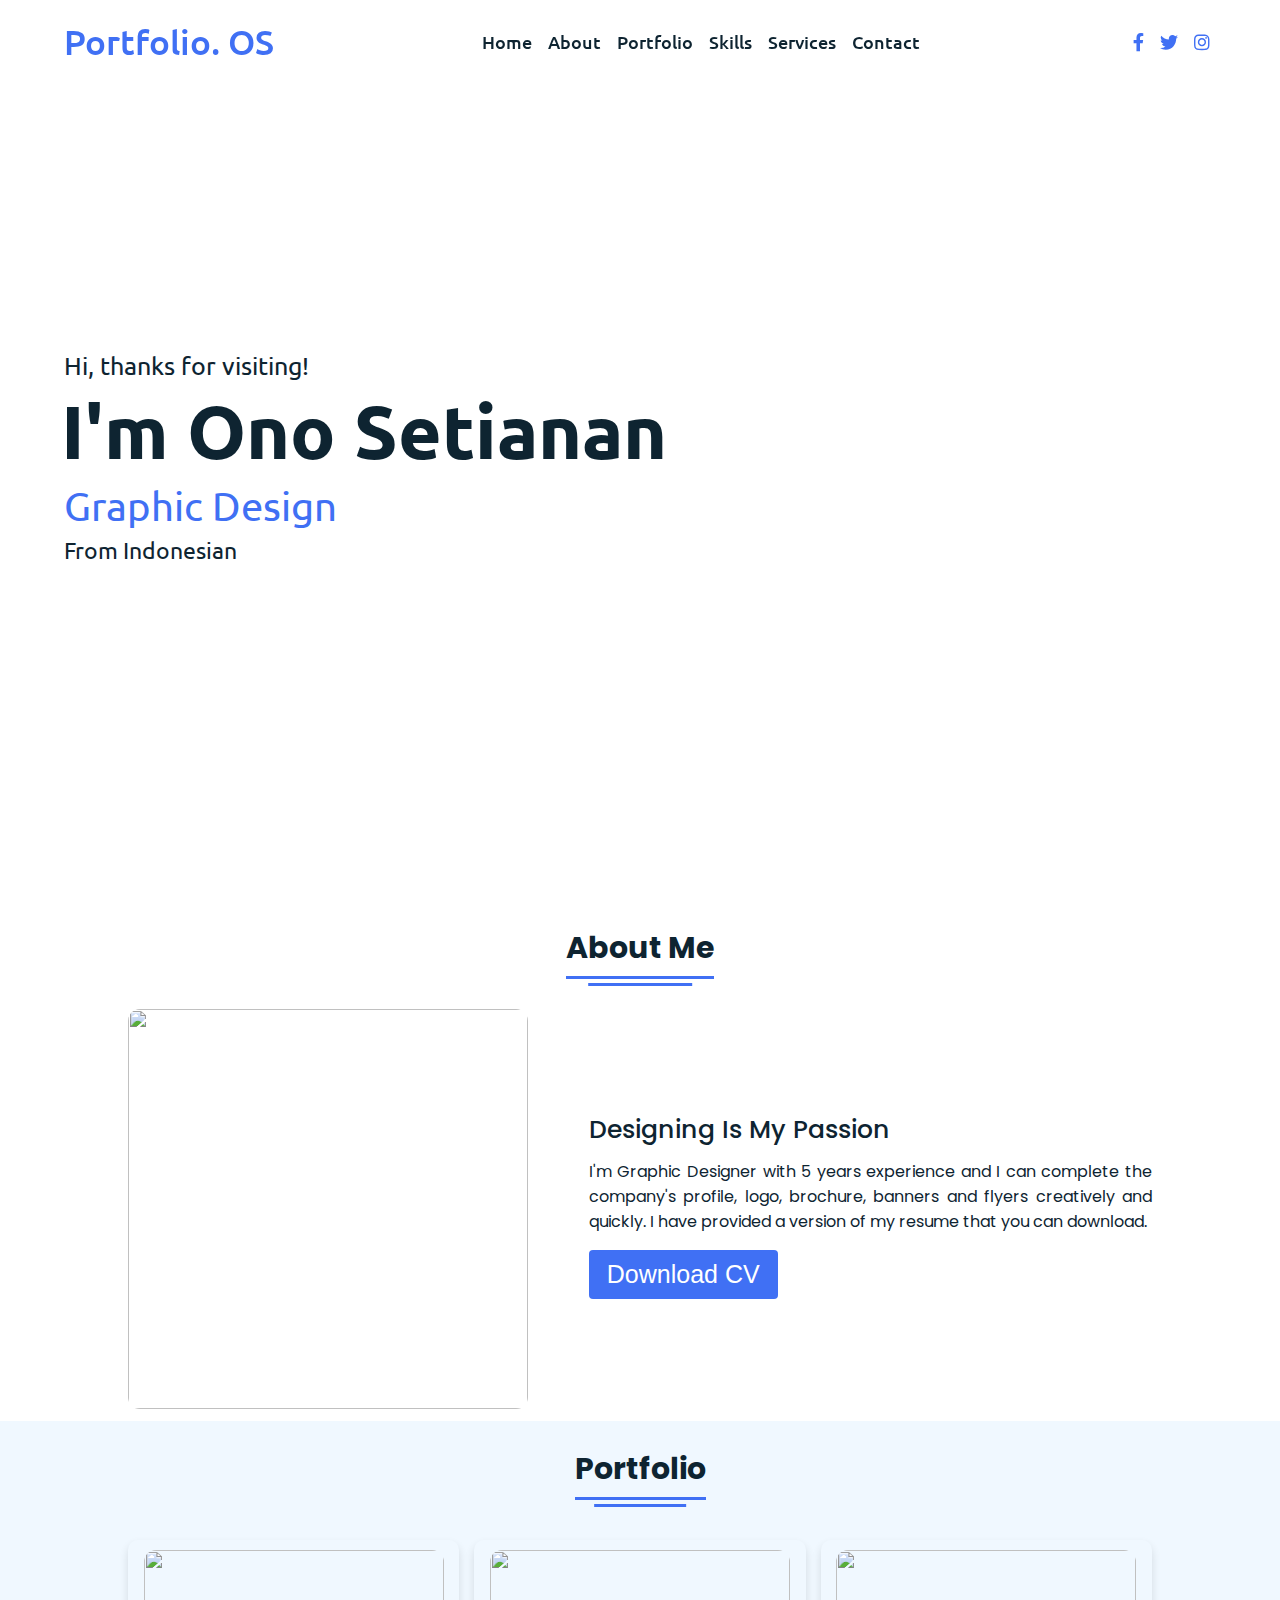
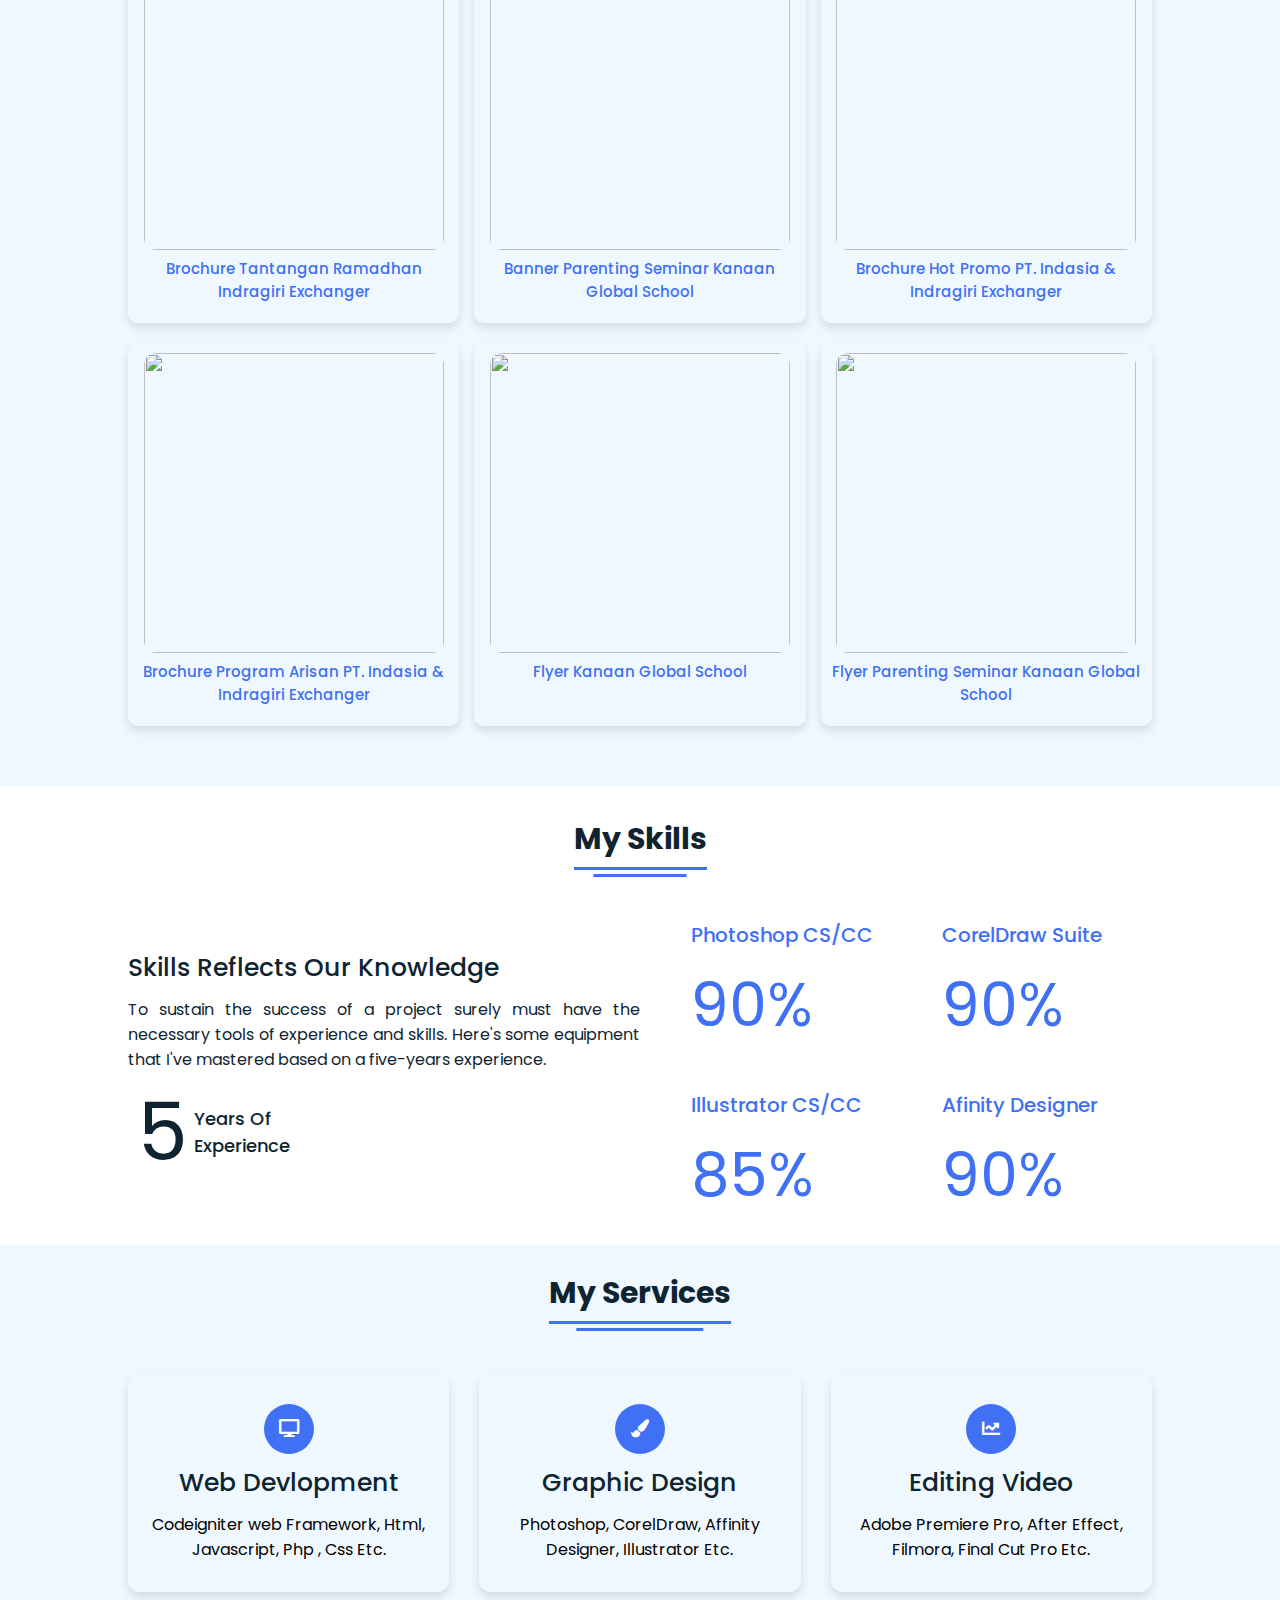
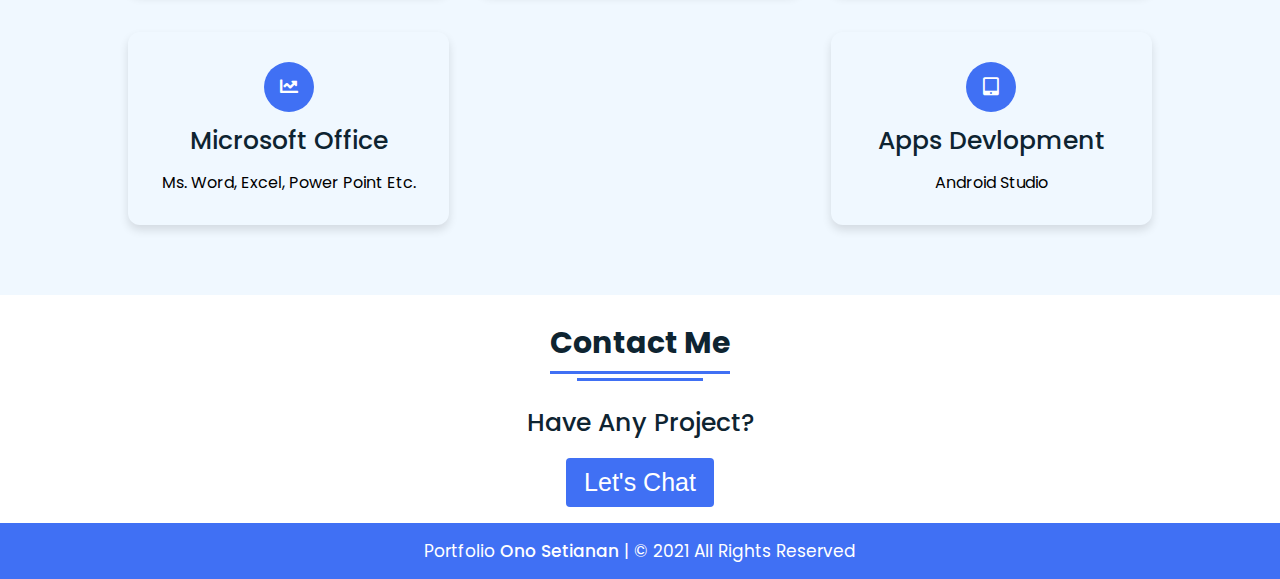
==== index.html @ 56ad9f7a "Add files via upload" ====
<!DOCTYPE html>
<!-- Designined by CodingLab | www.youtube.com/codinglabyt -->
<html lang="en" dir="ltr">
  <head>
    <meta charset="UTF-8">
    <title>My Portfolio</title>
	<link rel="icon" href="demo_icon.gif" type="image/gif" sizes="16x16">
    <link rel="stylesheet" href="style.css">
    <!-- Fontawesome CDN Link -->
    <link rel="stylesheet" href="https://cdnjs.cloudflare.com/ajax/libs/font-awesome/5.15.2/css/all.min.css"/>
     <meta name="viewport" content="width=device-width, initial-scale=1.0">
   </head>
<body>
  <!-- Move to up button -->
  <div class="scroll-button">
    <a href="#home"><i class="fas fa-arrow-up"></i></a>
  </div>
  <!-- navgaition menu -->
  <nav>
    <div class="navbar">
      <div class="logo"><a href="#">Portfolio. OS</a></div>
      <ul class="menu">
          <li><a href="#home">Home</a></li>
          <li><a href="#about">About</a></li>
		  <li><a href="#portfolio">Portfolio</a></li>
          <li><a href="#skills">Skills</a></li>
          <li><a href="#services">Services</a></li>
          <li><a href="#contact">Contact</a></li>
          <div class="cancel-btn">
            <i class="fas fa-times"></i>
          </div>
      </ul>
      <div class="media-icons">
        <a href="https://web.facebook.com/onosetianan?_rdc=1&_rdr"><i class="fab fa-facebook-f"></i></a>
        <a href="https://twitter.com/osetianan"><i class="fab fa-twitter"></i></a>
        <a href="https://instagram.com/ono_setianan"><i class="fab fa-instagram"></i></a>
      </div>
    </div>
    <div class="menu-btn">
      <i class="fas fa-bars"></i>
    </div>
  </nav>

<!-- Home Section Start -->
 <section class="home" id="home">
   <div class="home-content">
     <div class="text">
       <div class="text-one">Hi, thanks for visiting!</div>
       <div class="text-two">I'm Ono Setianan</div>
       <div class="text-three">Graphic Design</div>
       <div class="text-four">From Indonesian</div>
     </div>
   </div>
 </section>

<!-- About Section Start -->
<section class="about" id="about">
  <div class="content">
    <div class="title"><span>About Me</span></div>
  <div class="about-details">
    <div class="left">
      <img src="images/about.jpg" alt="">
    </div>
    <div class="right">
      <div class="topic">Designing Is My Passion</div>
      <p>I'm Graphic Designer with 5 years experience and I can complete the company's profile, logo, brochure, banners and flyers creatively and quickly. I have provided a version of my resume that you can download.  </p>
      <div class="button">
        <a href="files/resume.pdf" download><button>Download CV</button></a>
      </div>
    </div>
  </div>
  </div>
</section>

<!-- My portfolio Section Start -->
 <section class="portfolio" id="portfolio">
   <div class="content">
     <div class="title"><span>Portfolio</span></div>
     <div class="boxes">
       <div class="box" >
			<div class="center">
				<img src="images/img1.png" alt="">
			</div>
			<a href="img1.html"> <div class="topic" >Brochure Tantangan Ramadhan Indragiri Exchanger</div></a>
			<p></p>
		</div>
		<div class="box">
			<div class="center">
				<img src="images/img2.png" alt="">
			</div>
			<a href="img2.html"> <div class="topic" >Banner Parenting Seminar Kanaan Global School</div></a>
			<p></p>
		</div>
		<div class="box">
			<div class="center">
				<img src="images/img3.png" alt="">
			</div>
			<a href="img3.html"> <div class="topic" >Brochure Hot Promo PT. Indasia & Indragiri Exchanger</div></a>
			<p></p>
		</div>
		<div class="box">
			<div class="center">
				<img src="images/img4.png" alt="">
			</div>
			<a href="img4.html"> <div class="topic" >Brochure Program Arisan PT. Indasia & Indragiri Exchanger</div></a>
			<p></p>
		</div>
		<div class="box">
			<div class="center">
				<img src="images/img5.png" alt="">
			</div>
			<a href="img5.html"> <div class="topic" >Flyer Kanaan Global School</div></a>
			<p></p>
		</div>
		<div class="box">
			<div class="center">
				<img src="images/img6.png" alt="">
			</div>
			<a href="img6.html"> <div class="topic" >Flyer Parenting Seminar Kanaan Global School</div></a>
			<p></p>
		</div>
       
   </div>
   </div>
 </section>


<!-- My Skill Section Start -->
<!-- Section Tag and Other Div will same where we need to put same CSS -->
<section class="skills" id="skills">
 <div class="content">
   <div class="title"><span>My Skills</span></div>
   <div class="skills-details">
     <div class="text">
       <div class="topic">Skills Reflects Our Knowledge</div>
       <p>To sustain the success of a project surely must have the necessary tools of experience and skills. Here's some equipment that I've mastered based on a five-years experience.</p>
       <div class="experience">
         <div class="num">5</div>
         <div class="exp">Years Of <br> Experience</div>
       </div>
     </div>
     <div class="boxes">
       <div class="box">
         <div class="topic">Photoshop CS/CC</div>
         <div class="per">90%</div>
       </div>
       <div class="box">
         <div class="topic">CorelDraw Suite</div>
         <div class="per">90%</div>
       </div>
       <div class="box">
         <div class="topic">Illustrator CS/CC</div>
         <div class="per">85%</div>
       </div>
       <div class="box">
         <div class="topic">Afinity Designer</div>
         <div class="per">90%</div>
       </div>
     </div>
   </div>
 </div>
</section>

<!-- My Services Section Start -->
 <section class="services" id="services">
   <div class="content">
     <div class="title"><span>My Services</span></div>
     <div class="boxes">
       <div class="box">
         <div class="icon">
           <i class="fas fa-desktop"></i>
       </div>
       <div class="topic">Web Devlopment</div>
       <p>Codeigniter web Framework, Html, Javascript, Php , Css Etc.</p>
     </div>
       <div class="box">
         <div class="icon">
           <i class="fas fa-paint-brush"></i>
       </div>
       <div class="topic">Graphic Design</div>
       <p>Photoshop, CorelDraw, Affinity Designer, Illustrator Etc.</p>
     </div>
	  <div class="box">
         <div class="icon">
           <i class="fas fa-chart-line"></i>
       </div>
       <div class="topic">Editing Video</div>
       <p>Adobe Premiere Pro, After Effect, Filmora, Final Cut Pro Etc.</p>
     </div>
       <div class="box">
         <div class="icon">
           <i class="fas fa-chart-line"></i>
       </div>
       <div class="topic">Microsoft Office</div>
       <p>Ms. Word, Excel, Power Point Etc.</p>
     </div>
       <div class="box">
         <div class="icon">
           <i class="fas fa-tablet-alt"></i>
       </div>
       <div class="topic">Apps Devlopment</div>
       <p>Android Studio</p>
     </div>
   </div>
   </div>
 </section>

<!-- Contact Me section Start -->
<section class="contact" id="contact">
  <div class="content">
    <div class="title"><span>Contact Me</span></div>
    <div class="text">
      <div class="topic">Have Any Project?</div>
      <p></p>
      <div class="button" >
        <a href="https://api.whatsapp.com/send?phone=6285357744255"> <button> Let's Chat</button> </a>
      </div>
    </div>
  </div>
</section>

<!-- Footer Section Start -->
<footer>
  <div class="text">
    <span>Portfolio <a href="#">Ono Setianan</a> | &#169; 2021 All Rights Reserved</span>
  </div>
</footer>

  <script src="script.js"></script>
</body>
</html>
---- style.css ----
/* Google Font CDN Link */
@import url('https://fonts.googleapis.com/css2?family=Poppins:wght@400;500;600;700&family=Ubuntu:wght@400;500;700&display=swap');
*{
  margin: 0;
  padding: 0;
  box-sizing: border-box;
  text-decoration: none;
  scroll-behavior: smooth;
}

/* Custom Scroll Bar CSS */
::-webkit-scrollbar {
    width: 10px;
}
::-webkit-scrollbar-track {
    background: #f1f1f1;
}
::-webkit-scrollbar-thumb {
    background: #6e93f7;
    border-radius: 12px;
    transition: all 0.3s ease;
}

::-webkit-scrollbar-thumb:hover {
    background: #4070f4;
}
/* navbar styling */
nav{
  position: fixed;
  width: 100%;
  padding: 20px 0;
  z-index: 998;
  transition: all 0.3s ease;
  font-family: 'Ubuntu', sans-serif;
}
nav.sticky{
  background: #4070f4;
  padding: 13px 0;
}
nav .navbar{
  width: 90%;
  display: flex;
  justify-content: space-between;
  align-items: center;
  margin: auto;
}
nav .navbar .logo a{
  font-weight: 500;
  font-size: 35px;
  color: #4070f4;
}
nav.sticky .navbar .logo a{
  color: #fff;
}
nav .navbar .menu{
  display: flex;
  position: relative;
}
nav .navbar .menu li{
  list-style: none;
  margin: 0 8px;
}
.navbar .menu a{
  font-size: 18px;
  font-weight: 500;
  color: #0E2431;
  padding: 6px 0;
  transition: all 0.4s ease;
}
.navbar .menu a:hover{
  color: #4070f4;
}
nav.sticky .menu a{
  color: #FFF;
}
nav.sticky .menu a:hover{
  color: #0E2431;
}
.navbar .media-icons a{
  color: #4070f4;
  font-size: 18px;
  margin: 0 6px;
}
nav.sticky .media-icons a{
  color: #FFF;
}

/* Side Navigation Menu Button CSS */
nav .menu-btn,
.navbar .menu .cancel-btn{
  position: absolute;
  color: #fff;
  right: 30px;
  top: 20px;
  font-size: 20px;
  cursor: pointer;
  transition: all 0.3s ease;
  display: none;
}
nav .menu-btn{
  color: #4070f4;
}
nav.sticky .menu-btn{
  color: #FFF;
}
.navbar .menu .menu-btn{
  color: #fff;
}

/* home section styling */
.home{
  height: 100vh;
  width: 100%;
  background: url("images/background.png") no-repeat;
  background-size: cover;
  background-position: center;
  background-attachment: fixed;
  font-family: 'Ubuntu', sans-serif;
}

.home .home-content{
  width: 90%;
  height: 100%;
  margin: auto;
  display: flex;
  flex-direction: column;
  justify-content: center;
}
.home .text-one{
  font-size: 25px;
  color: #0E2431;
}
.home .text-two{
  color: #0E2431;
  font-size: 75px;
  font-weight: 600;
  margin-left: -3px;
}
.home .text-three{
  font-size: 40px;
  margin: 5px 0;
  color: #4070f4;
}
.home .text-four{
  font-size: 23px;
  margin: 5px 0;
  color: #0E2431;
}
.home .button{
  margin: 14px 0;
}
.home .button button{
  outline: none;
  padding: 8px 16px;
  border-radius: 6px;
  font-size: 25px;
  font-weight: 400;
  background: #4070f4;
  color: #fff;
  cursor: pointer;
  border: 2px solid transparent;
  transition: all 0.4s ease;
}
.home .button button:hover{
  border-color: #4070f4;
  background-color: #fff;
  color: #4070f4;
}

/* About Section Styling */
/* Those Elements Where We Have Apply Same CSS,
 I'm Selecting Directly 'Section Tag' and 'Class'  */
section{
  padding-top: 20px;
}
section .content{
  width: 80%;
  margin: 5px auto;
  font-family: 'Poppins', sans-serif;
}
.about .about-details{
  display: flex;
  justify-content: space-between;
  align-items: center;
}
section .title{
  display: flex;
  justify-content: center;
  margin-bottom: 30px;
}
section .title span{
  color: #0E2431;
  font-size: 30px;
  font-weight: 700;
  position: relative;
  padding-bottom: 8px;
}
section .title span::before,
section .title span::after{
  content: '';
  position: absolute;
  height: 3px;
  width: 100%;
  background: #4070f4;
  left: 0;
  bottom: 0;
}
section .title span::after{
  bottom: -7px;
  width: 70%;
  left: 50%;
  transform: translateX(-50%);
}
.about .about-details .left{
  width: 45%;
}
.about .left img{
  height: 400px;
  width: 400px;
  object-fit: cover;
  border-radius: 12px;
}
.about-details .right{
  width: 55%;
}
section  .topic{
  color: #0E2431;
  font-size: 25px;
  font-weight: 500;
  margin-bottom: 10px;
}
.about-details .right p{
  text-align: justify;
  color: #0E2431;
}
section .button{
  margin: 16px 0;
}
section .button button{
  outline: none;
  padding: 8px 16px;
  border-radius: 4px;
  font-size: 25px;
  font-weight: 400;
  background: #4070f4;
  color: #fff;
  border: 2px solid transparent;
  cursor: pointer;
  transition: all 0.4s ease;
}
section .button button:hover{
  border-color: #4070f4;
  background-color: #fff;
  color: #4070f4;
 
}

/* My Portfolio CSS */

.portfolio{
   background: #F0F8FF;
 }
 .portfolio .content{
   padding-bottom: 50px;
 }
.portfolio .boxes{
  display: flex;
  flex-wrap: wrap;
  justify-content: space-between;
}
.portfolio .boxes .box{
  margin: 10px 0;
  width: calc(100% / 3 - 10px);
  text-align: center;
  border-radius: 10px;
  padding: 10px 10px;
  box-shadow: 0 5px 10px rgba(0, 0, 0, 0.12);
  cursor: default;
  transition: all 0.4s ease;
}

.portfolio .center img{
  height: 300px;
  width: 300px;
  object-fit: cover;
  border-radius: 12px;
}
.portfolio .boxes .box:hover{
  background: #4070f4;
  color: #fff;
}
.portfolio .boxes .box .icon{
  height: 50px;
  width: 50px;
  background: #4070f4;
  border-radius: 50%;
  text-align: center;
  line-height: 50px;
  font-size: 18px;
  color: #fff;
  margin: 0 auto 10px auto;
  transition: all 0.4s ease;
}
.portfolio .boxes .topic{
  font-size: 15px;
  color: #4070f4;
}
.boxes .box:hover .icon{
  background-color: #fff;
  color: #4070f4;
}

.portfolio .boxes .box:hover .topic,
.portfolio .boxes .box:hover p{
  color: #0E2431;
  transition: all 0.1s ease;
}
.portfolio .boxes .box:hover .topic,
.portfolio .boxes .box:hover p{
  color: #fff;
}


/* My Galerry CSS */
.galerry .boxes{
  display: flex;
  flex-wrap: wrap;
  justify-content: space-between;
}
.galerry .boxes .box{
  margin: 10px 0;
  width: calc(100% / 3 - 10px);
  text-align: center;
  border-radius: 10px;
  padding: 10px 10px;
  box-shadow: 0 5px 10px rgba(0, 0, 0, 0.12);
  cursor: default;
  transition: all 0.4s ease;
}

.galerry .center img{
  height:550px;
  width: 990px;
  object-fit: cover;
border-radius: 1px;}
.galerry .boxes .box:hover{
  background: #4070f4;
  color: #fff;
}
.galerry .boxes .box .icon{
  height: 50px;
  width: 50px;
  background: #4070f4;
  border-radius: 50%;
  text-align: center;
  line-height: 50px;
  font-size: 18px;
  color: #fff;
  margin: 0 auto 10px auto;
  transition: all 0.4s ease;
}
.boxes .box:hover .icon{
  background-color: #fff;
  color: #4070f4;
}
.galerry .boxes .box:hover .topic,
.galerry .boxes .box:hover p{
  color: #0E2431;
  transition: all 0.4s ease;
}
.galerry .boxes .box:hover .topic,
.galerry .boxes .box:hover p{
  color: #fff;
} .boxes .box:hover .topic,
.galerry .boxes .box:hover p{
  color: #0E2431;
  transition: all 0.4s ease;
}
.galerry .boxes .box:hover .topic,
.galerry .boxes .box:hover p{
  color: #fff;
}

 /* My Skills CSS */

 .skills{
   background: #fff;
 }
 .skills .skills-details{
   display: flex;
   justify-content: space-between;
   align-items: center;
 }
 .skills-details .text{
   width: 50%;
 }
 .skills-details p{
   color: #0E2431;
   text-align: justify;
 }
.skills .skills-details .experience{
  display: flex;
  align-items: center;
  margin: 0 10px;
}
.skills-details .experience .num{
  color: #0E2431;
  font-size: 80px;
}
.skills-details .experience .exp{
  color: #0E2431;
  margin-left: 20px;
  font-size: 18px;
  font-weight: 500;
  margin: 0 6px;
}
.skills-details .boxes{
  width: 45%;
  display: flex;
  flex-wrap: wrap;
  justify-content: space-between;
}
.skills-details .box{
  width: calc(100% / 2 - 20px);
  margin: 20px 0;
}
.skills-details .boxes .topic{
  font-size: 20px;
  color: #4070f4;
}
.skills-details .boxes .per{
  font-size: 60px;
  color: #4070f4;
}

/* My Services CSS */
 .services{
   background: #F0F8FF;
 }
  .services .content{
   padding-bottom: 50px;
 }
.services .boxes{
  display: flex;
  flex-wrap: wrap;
  justify-content: space-between;
}
.services .boxes .box{
  margin: 20px 0;
  width: calc(100% / 3 - 20px);
  text-align: center;
  border-radius: 12px;
  padding: 30px 10px;
  box-shadow: 0 5px 10px rgba(0, 0, 0, 0.12);
  cursor: default;
  transition: all 0.4s ease;
}
.services .boxes .box:hover{
  background: #4070f4;
  color: #fff;
}
.services .boxes .box .icon{
  height: 50px;
  width: 50px;
  background: #4070f4;
  border-radius: 50%;
  text-align: center;
  line-height: 50px;
  font-size: 18px;
  color: #fff;
  margin: 0 auto 10px auto;
  transition: all 0.4s ease;
}
.boxes .box:hover .icon{
  background-color: #fff;
  color: #4070f4;
}
.services .boxes .box:hover .topic,
.services .boxes .box:hover p{
  color: #0E2431;
  transition: all 0.4s ease;
}
.services .boxes .box:hover .topic,
.services .boxes .box:hover p{
  color: #fff;
}
/* Contact Me CSS */
.contact{
  background: #fff;
}
.contact .content{
  margin: 0 auto;
  padding: 0px 0;
}
.contact .text{
  width: 80%;
  text-align: center;
  margin: auto;
}


/* Footer CSS */
footer{
  background: #4070f4;
  padding: 15px 0;
  text-align: center;
  font-family: 'Poppins', sans-serif;
}
footer .text span{
  font-size: 17px;
  font-weight: 400;
  color: #fff;
}
footer .text span a{
  font-weight: 500;
  color: #FFF;
}
footer .text span a:hover{
  text-decoration: underline;
}
/* Scroll TO Top Button CSS */
.scroll-button a{
  position: fixed;
  bottom: 20px;
  right: 20px;
  color: #fff;
  background: #4070f4;
  padding: 7px 12px;;
  font-size: 18px;
  border-radius: 6px;
  box-shadow: rgba(0, 0, 0, 0.15);
  display: none;
}

/* Responsive Media Query */
@media (max-width: 1190px) {
  section .content{
    width: 85%;
  }
}
@media (max-width: 1000px) {
  .about .about-details{
    justify-content: center;
    flex-direction: column;
  }
  .about .about-details .left{
    display: flex;
    justify-content: center;
    width: 100%;
  }
  .about-details .right{
    width: 90%;
    margin: 40px 0;
  }
  .services .boxes .box{
    margin: 20px 0;
    width: calc(100% / 2 - 20px);
  }
  .portfolio .boxes .box{
    margin: 20px 0;
    width: calc(100% / 2 - 20px);
  }
}
@media (max-width: 900px) {
  .about .left img{
    height: 350px;
    width: 350px;
  }
}

@media (max-width: 750px) {
  nav .navbar{
    width: 90%;
  }
  nav .navbar .menu{
    position: fixed;
    left: -100%;
    top: 0;
    background: #0E2431;
    height: 100vh;
    max-width: 400px;
    width: 100%;
    padding-top: 60px;
    flex-direction: column;
    align-items: center;
    transition: all 0.5s ease;
  }
  .navbar.active .menu{
    left: 0;
  }
  nav .navbar .menu a{
    font-size: 23px;
    display: block;
    color: #fff;
    margin: 10px 0;
  }
  nav.sticky .menu a:hover{
    color: #4070f4;
  }
  nav .navbar .media-icons{
    display: none;
  }
  nav .menu-btn,
  .navbar .menu .cancel-btn{
    display: block;
  }
  .home .text-two{
    font-size: 65px;
  }
  .home .text-three{
    font-size: 35px;
  }
  .skills .skills-details{
    align-items: center;
    justify-content: center;
    flex-direction: column;
  }
  .skills-details .text{
    width: 100%;
    margin-bottom: 50px;
  }
  .skills-details .boxes{
    justify-content: center;
    align-items: center;
    width: 100%;
  }
  .services .boxes .box{
    margin: 20px 0;
    width: 100%;
  }
  .portfolio .boxes .box{
    margin: 20px 0;
    width: 100%;
  }
  .contact .text{
    width: 100%;
}
}

@media (max-width: 500px){
  .home .text-two{
    font-size: 55px;
  }
  .home .text-three{
    font-size: 33px;
  }
  .skills-details .boxes .per{
    font-size: 50px;
    color: #4070f4;
  }
}
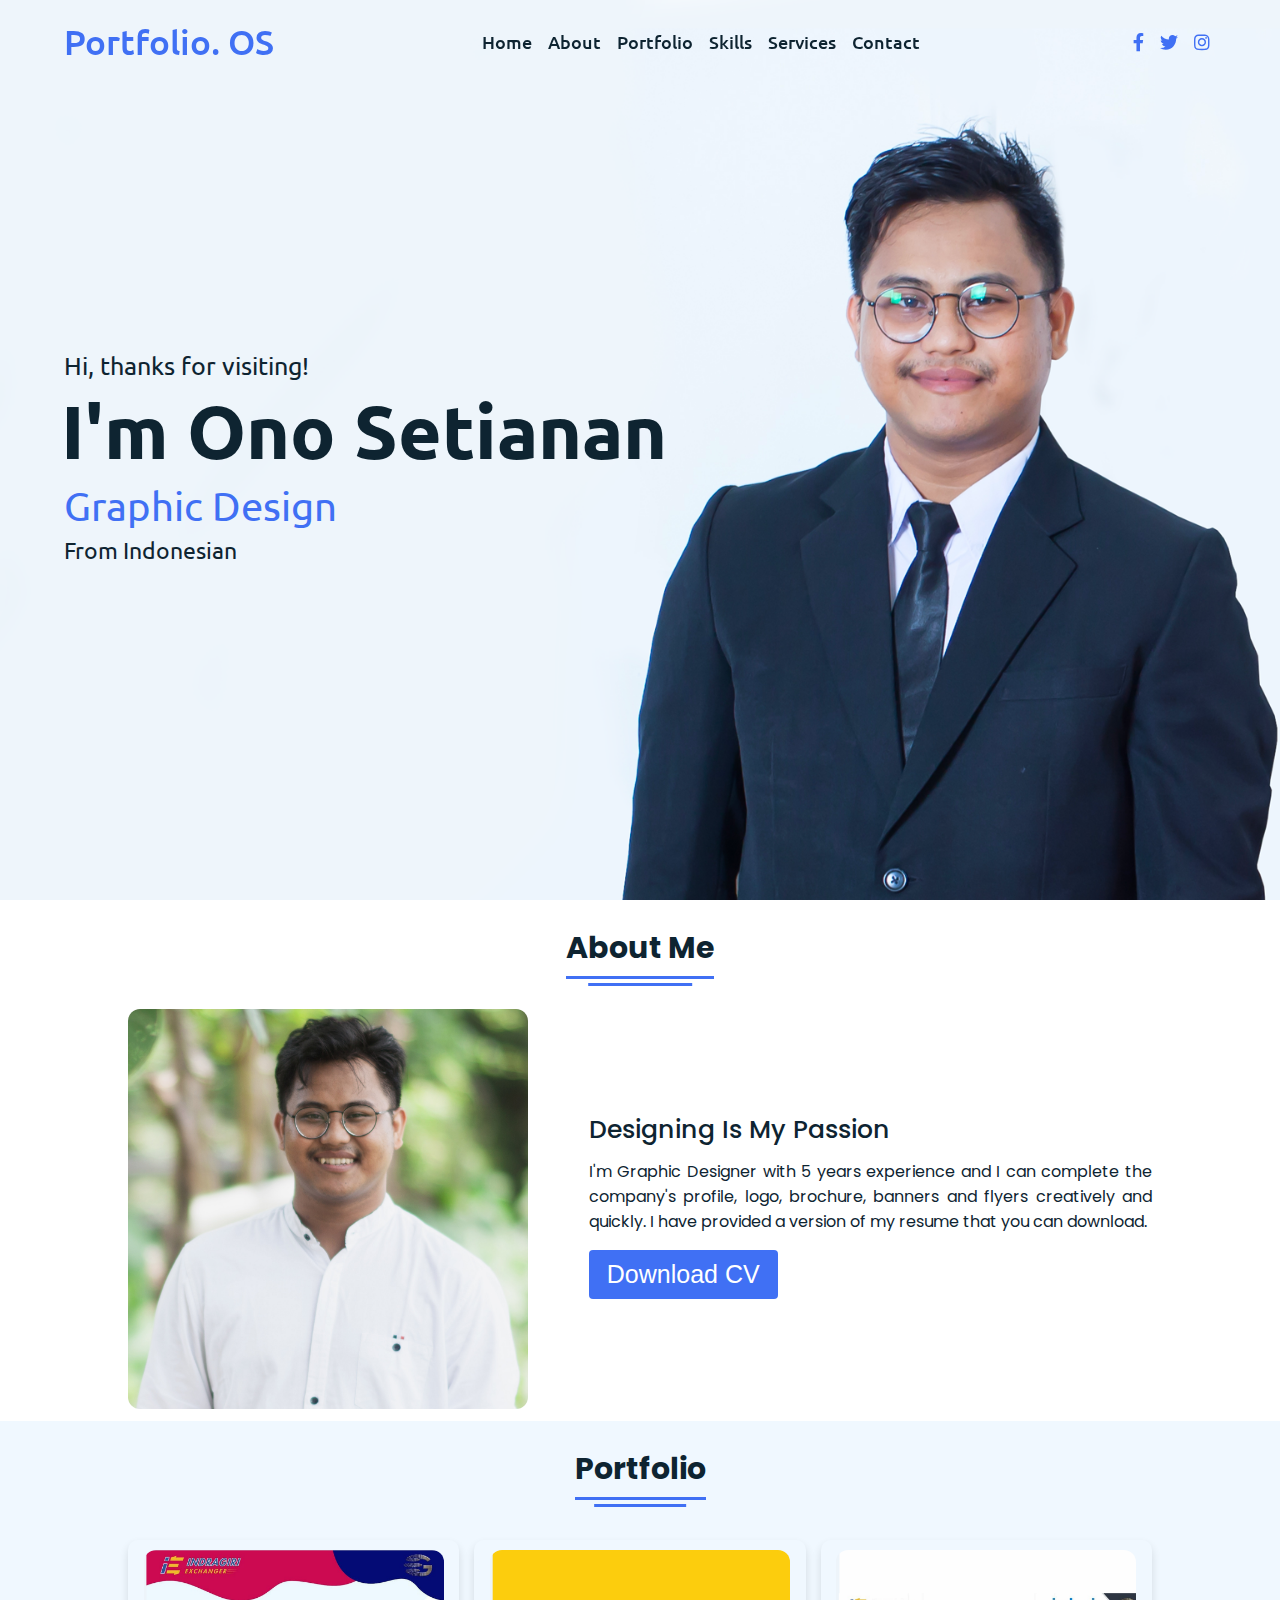
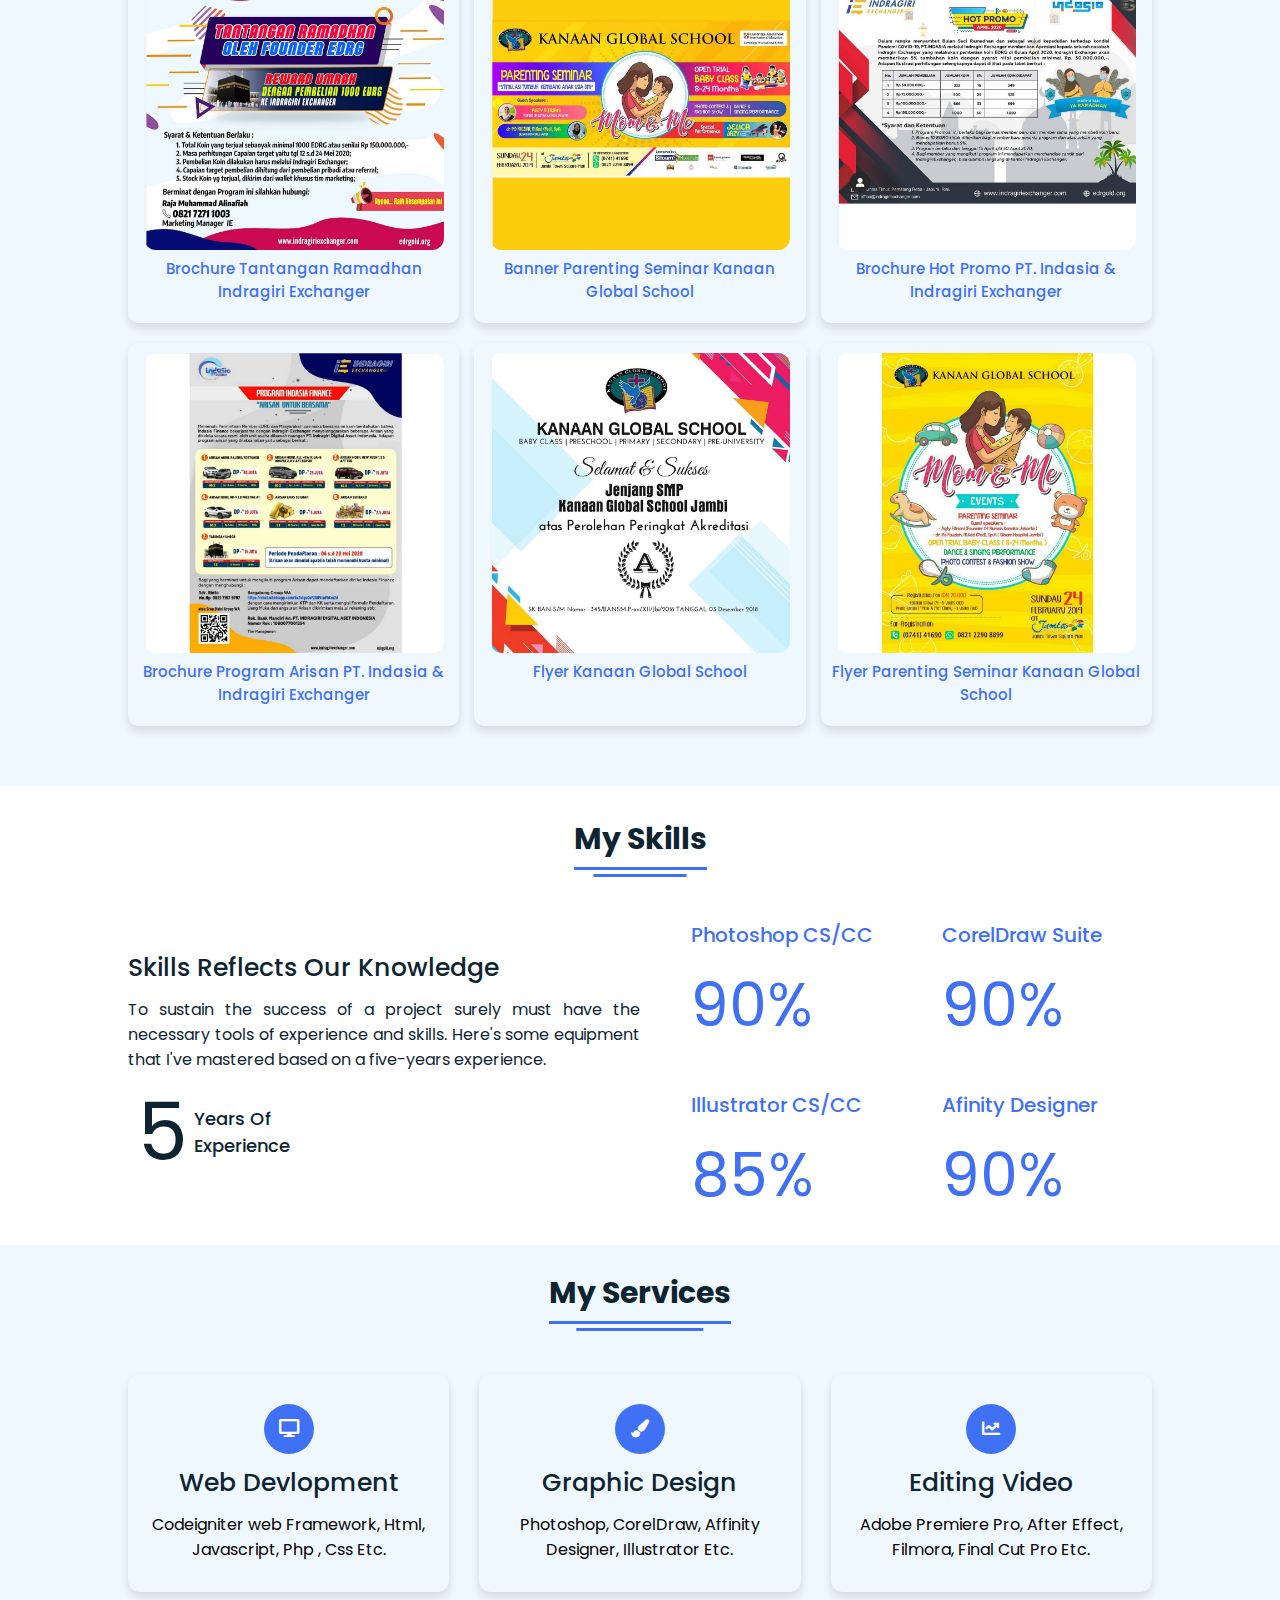
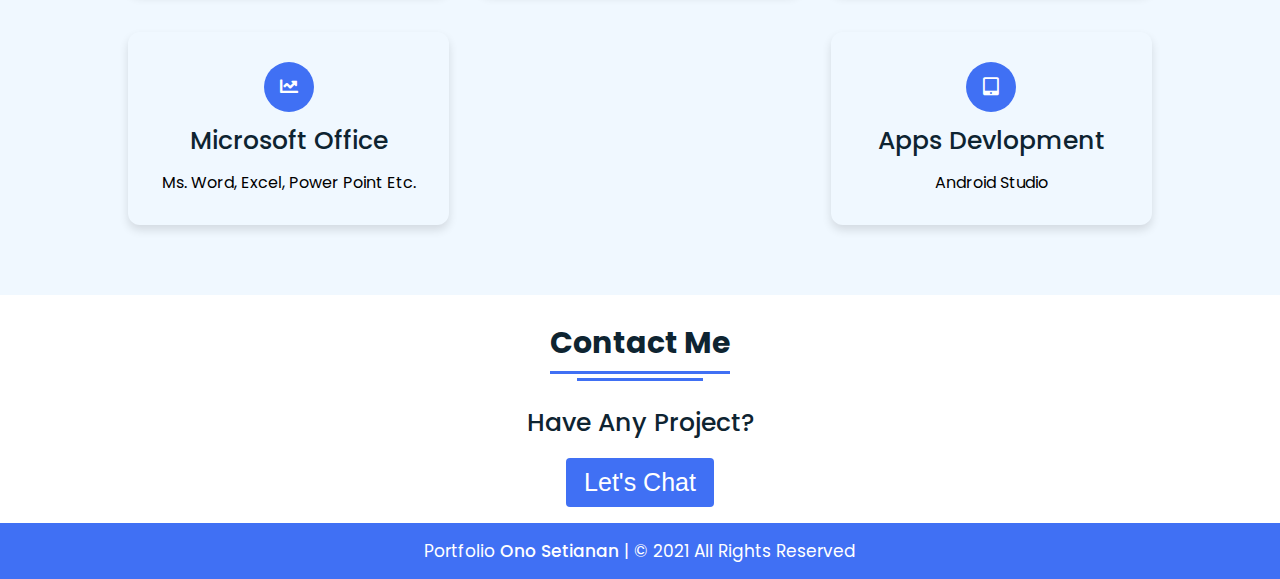
==== commit 961ad951: "Add files via upload" ====
--- a/index.html
+++ b/index.html
@@ -4,7 +4,7 @@
   <head>
     <meta charset="UTF-8">
     <title>My Portfolio</title>
-	<link rel="icon" href="demo_icon.gif" type="image/gif" sizes="16x16">
+	<link rel="icon" href="fav.png" type="image/gif" sizes="16x16">
     <link rel="stylesheet" href="style.css">
     <!-- Fontawesome CDN Link -->
     <link rel="stylesheet" href="https://cdnjs.cloudflare.com/ajax/libs/font-awesome/5.15.2/css/all.min.css"/>
@@ -59,7 +59,7 @@
     <div class="title"><span>About Me</span></div>
   <div class="about-details">
     <div class="left">
-      <img src="images/about.jpg" alt="">
+      <img src="Images/about.jpg" alt="">
     </div>
     <div class="right">
       <div class="topic">Designing Is My Passion</div>
@@ -79,42 +79,42 @@
      <div class="boxes">
        <div class="box" >
 			<div class="center">
-				<img src="images/img1.png" alt="">
+				<img src="Images/img1.png" alt="">
 			</div>
 			<a href="img1.html"> <div class="topic" >Brochure Tantangan Ramadhan Indragiri Exchanger</div></a>
 			<p></p>
 		</div>
 		<div class="box">
 			<div class="center">
-				<img src="images/img2.png" alt="">
+				<img src="Images/img2.png" alt="">
 			</div>
 			<a href="img2.html"> <div class="topic" >Banner Parenting Seminar Kanaan Global School</div></a>
 			<p></p>
 		</div>
 		<div class="box">
 			<div class="center">
-				<img src="images/img3.png" alt="">
+				<img src="Images/img3.png" alt="">
 			</div>
 			<a href="img3.html"> <div class="topic" >Brochure Hot Promo PT. Indasia & Indragiri Exchanger</div></a>
 			<p></p>
 		</div>
 		<div class="box">
 			<div class="center">
-				<img src="images/img4.png" alt="">
+				<img src="Images/img4.png" alt="">
 			</div>
 			<a href="img4.html"> <div class="topic" >Brochure Program Arisan PT. Indasia & Indragiri Exchanger</div></a>
 			<p></p>
 		</div>
 		<div class="box">
 			<div class="center">
-				<img src="images/img5.png" alt="">
+				<img src="Images/img5.png" alt="">
 			</div>
 			<a href="img5.html"> <div class="topic" >Flyer Kanaan Global School</div></a>
 			<p></p>
 		</div>
 		<div class="box">
 			<div class="center">
-				<img src="images/img6.png" alt="">
+				<img src="Images/img6.png" alt="">
 			</div>
 			<a href="img6.html"> <div class="topic" >Flyer Parenting Seminar Kanaan Global School</div></a>
 			<p></p>
--- a/style.css
+++ b/style.css
@@ -111,7 +111,7 @@
 .home{
   height: 100vh;
   width: 100%;
-  background: url("images/background.png") no-repeat;
+  background: url("Images/background.png") no-repeat;
   background-size: cover;
   background-position: center;
   background-attachment: fixed;
